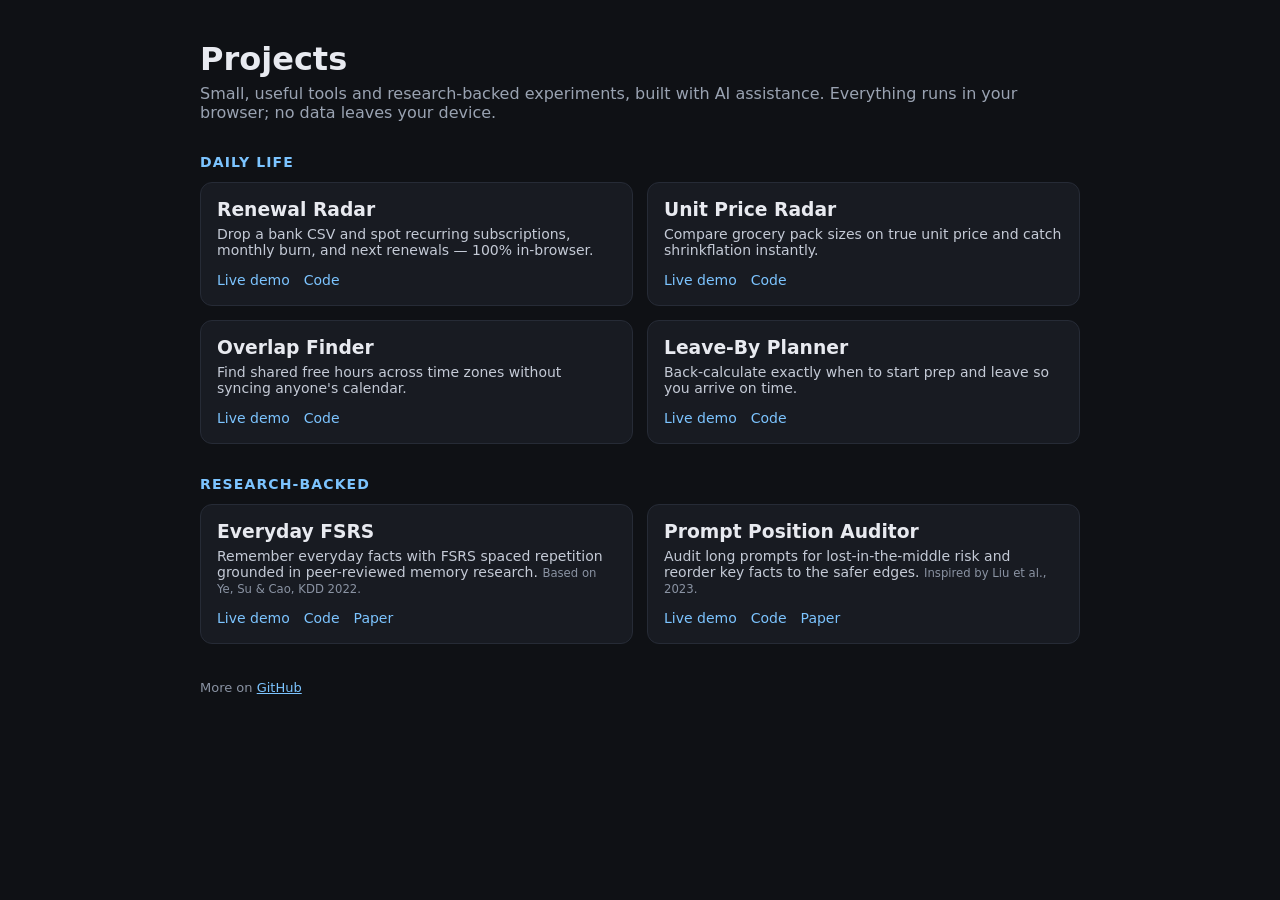
==== index.html @ 56d92a33 "Portfolio index" ====
<!doctype html><html lang="en"><head><meta charset="utf-8"><meta name="viewport" content="width=device-width,initial-scale=1"><title>Projects · gvggo</title>
<style>body{font-family:system-ui,sans-serif;background:#0f1115;color:#e8eaf0;margin:0}main{max-width:880px;margin:0 auto;padding:40px 20px}h1{margin:0 0 6px}p.s{color:#9aa3b2;margin:0 0 28px}h2{font-size:14px;text-transform:uppercase;letter-spacing:.08em;color:#7cc4ff;margin:32px 0 12px}.g{display:grid;grid-template-columns:repeat(auto-fit,minmax(380px,1fr));gap:14px}.c{background:#181b22;border:1px solid #262b36;border-radius:12px;padding:16px}.c h3{margin:0 0 6px}.c p{margin:0 0 12px;color:#c4cad6;font-size:14px}.c a{color:#7cc4ff;margin-right:14px;font-size:14px;text-decoration:none}.c a:hover{text-decoration:underline}small{color:#8a93a3}footer{margin-top:36px;color:#8a93a3;font-size:13px}</style></head><body><main>
<h1>Projects</h1><p class="s">Small, useful tools and research-backed experiments, built with AI assistance. Everything runs in your browser; no data leaves your device.</p>
<h2>Daily life</h2><div class="g">
<div class="c"><h3>Renewal Radar</h3><p>Drop a bank CSV and spot recurring subscriptions, monthly burn, and next renewals — 100% in-browser.</p><a href="https://gvggo.github.io/renewal-radar/">Live demo</a><a href="https://github.com/gvggo/renewal-radar">Code</a></div>
<div class="c"><h3>Unit Price Radar</h3><p>Compare grocery pack sizes on true unit price and catch shrinkflation instantly.</p><a href="https://gvggo.github.io/unit-price-radar/">Live demo</a><a href="https://github.com/gvggo/unit-price-radar">Code</a></div>
<div class="c"><h3>Overlap Finder</h3><p>Find shared free hours across time zones without syncing anyone's calendar.</p><a href="https://gvggo.github.io/timezone-overlap/">Live demo</a><a href="https://github.com/gvggo/timezone-overlap">Code</a></div>
<div class="c"><h3>Leave-By Planner</h3><p>Back-calculate exactly when to start prep and leave so you arrive on time.</p><a href="https://gvggo.github.io/leave-by-planner/">Live demo</a><a href="https://github.com/gvggo/leave-by-planner">Code</a></div></div>
<h2>Research-backed</h2><div class="g">
<div class="c"><h3>Everyday FSRS</h3><p>Remember everyday facts with FSRS spaced repetition grounded in peer-reviewed memory research. <small>Based on Ye, Su &amp; Cao, KDD 2022.</small></p><a href="https://gvggo.github.io/everyday-fsrs/">Live demo</a><a href="https://github.com/gvggo/everyday-fsrs">Code</a><a href="https://doi.org/10.1145/3534678.3539081">Paper</a></div>
<div class="c"><h3>Prompt Position Auditor</h3><p>Audit long prompts for lost-in-the-middle risk and reorder key facts to the safer edges. <small>Inspired by Liu et al., 2023.</small></p><a href="https://gvggo.github.io/prompt-position-auditor/">Live demo</a><a href="https://github.com/gvggo/prompt-position-auditor">Code</a><a href="https://arxiv.org/abs/2307.03172">Paper</a></div></div>
<footer>More on <a style="color:#7cc4ff" href="https://github.com/gvggo">GitHub</a></footer></main></body></html>
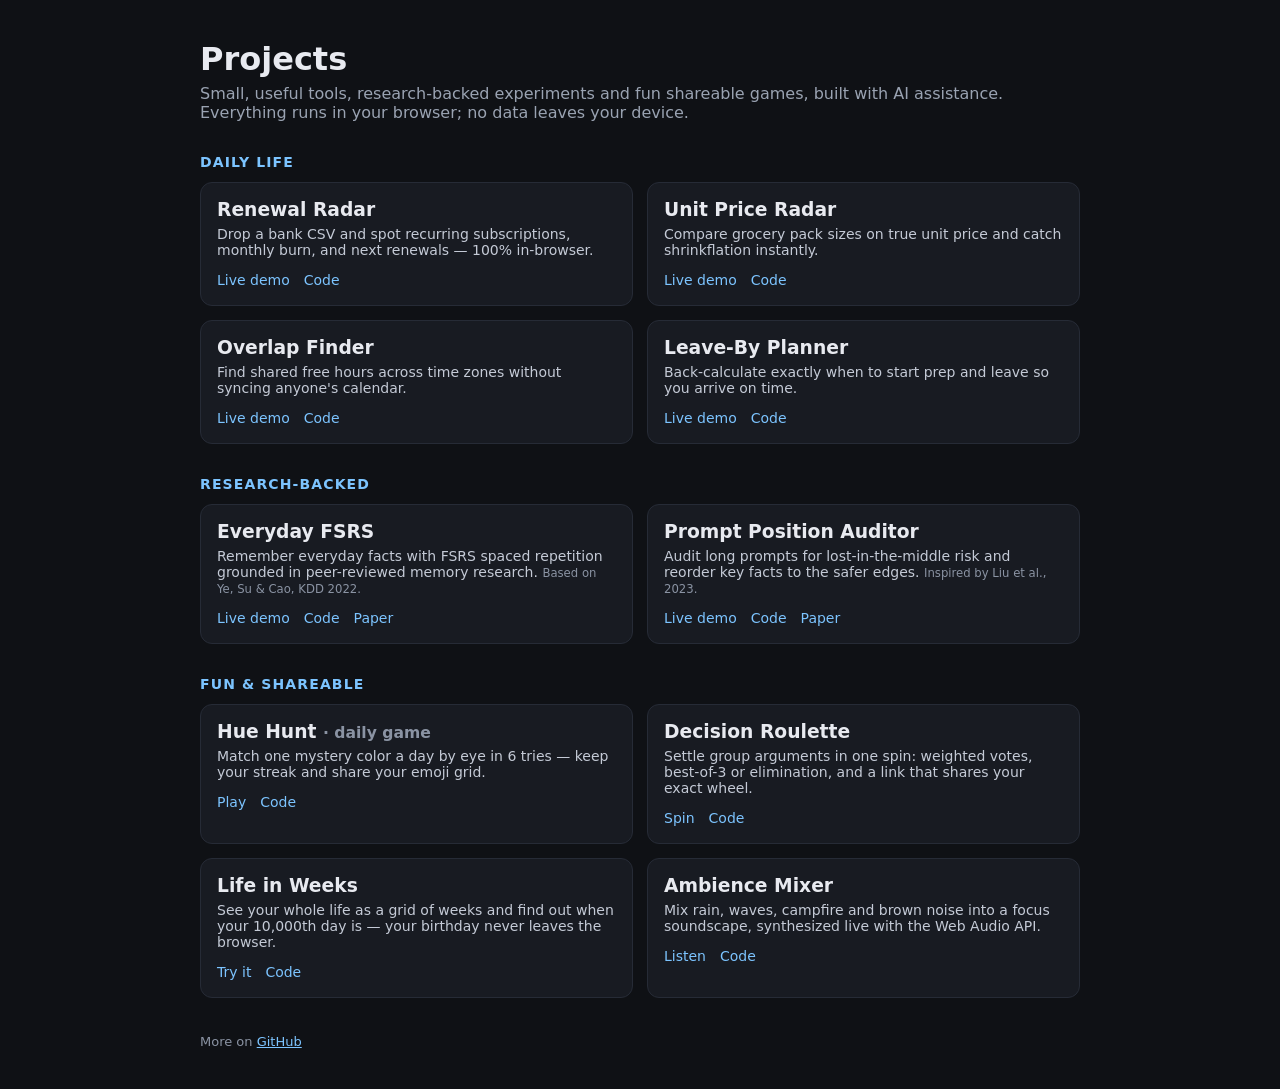
==== commit c71188f8: "Add Fun & shareable section (Hue Hunt, Decision Roulette, Life in Weeks, Ambience Mixer)" ====
--- a/index.html
+++ b/index.html
@@ -1,6 +1,6 @@
-<!doctype html><html lang="en"><head><meta charset="utf-8"><meta name="viewport" content="width=device-width,initial-scale=1"><title>Projects · gvggo</title>
+<!doctype html><html lang="en"><head><meta charset="utf-8"><meta name="viewport" content="width=device-width,initial-scale=1"><title>Projects · gvggo</title><meta name="description" content="10 small web apps by gvggo: daily-life tools, research-backed experiments, and fun shareable games. Everything runs in your browser."><meta property="og:title" content="Projects · gvggo"><meta property="og:description" content="Daily-life tools, research-backed experiments, and fun shareable games — all running in your browser."><meta property="og:url" content="https://gvggo.github.io/"><meta property="og:image" content="https://gvggo.github.io/hue-hunt/og.png"><meta name="twitter:card" content="summary_large_image">
 <style>body{font-family:system-ui,sans-serif;background:#0f1115;color:#e8eaf0;margin:0}main{max-width:880px;margin:0 auto;padding:40px 20px}h1{margin:0 0 6px}p.s{color:#9aa3b2;margin:0 0 28px}h2{font-size:14px;text-transform:uppercase;letter-spacing:.08em;color:#7cc4ff;margin:32px 0 12px}.g{display:grid;grid-template-columns:repeat(auto-fit,minmax(380px,1fr));gap:14px}.c{background:#181b22;border:1px solid #262b36;border-radius:12px;padding:16px}.c h3{margin:0 0 6px}.c p{margin:0 0 12px;color:#c4cad6;font-size:14px}.c a{color:#7cc4ff;margin-right:14px;font-size:14px;text-decoration:none}.c a:hover{text-decoration:underline}small{color:#8a93a3}footer{margin-top:36px;color:#8a93a3;font-size:13px}</style></head><body><main>
-<h1>Projects</h1><p class="s">Small, useful tools and research-backed experiments, built with AI assistance. Everything runs in your browser; no data leaves your device.</p>
+<h1>Projects</h1><p class="s">Small, useful tools, research-backed experiments and fun shareable games, built with AI assistance. Everything runs in your browser; no data leaves your device.</p>
 <h2>Daily life</h2><div class="g">
 <div class="c"><h3>Renewal Radar</h3><p>Drop a bank CSV and spot recurring subscriptions, monthly burn, and next renewals — 100% in-browser.</p><a href="https://gvggo.github.io/renewal-radar/">Live demo</a><a href="https://github.com/gvggo/renewal-radar">Code</a></div>
 <div class="c"><h3>Unit Price Radar</h3><p>Compare grocery pack sizes on true unit price and catch shrinkflation instantly.</p><a href="https://gvggo.github.io/unit-price-radar/">Live demo</a><a href="https://github.com/gvggo/unit-price-radar">Code</a></div>
@@ -9,4 +9,9 @@
 <h2>Research-backed</h2><div class="g">
 <div class="c"><h3>Everyday FSRS</h3><p>Remember everyday facts with FSRS spaced repetition grounded in peer-reviewed memory research. <small>Based on Ye, Su &amp; Cao, KDD 2022.</small></p><a href="https://gvggo.github.io/everyday-fsrs/">Live demo</a><a href="https://github.com/gvggo/everyday-fsrs">Code</a><a href="https://doi.org/10.1145/3534678.3539081">Paper</a></div>
 <div class="c"><h3>Prompt Position Auditor</h3><p>Audit long prompts for lost-in-the-middle risk and reorder key facts to the safer edges. <small>Inspired by Liu et al., 2023.</small></p><a href="https://gvggo.github.io/prompt-position-auditor/">Live demo</a><a href="https://github.com/gvggo/prompt-position-auditor">Code</a><a href="https://arxiv.org/abs/2307.03172">Paper</a></div></div>
+<h2>Fun &amp; shareable</h2><div class="g">
+<div class="c"><h3>Hue Hunt <small>· daily game</small></h3><p>Match one mystery color a day by eye in 6 tries — keep your streak and share your emoji grid.</p><a href="https://gvggo.github.io/hue-hunt/">Play</a><a href="https://github.com/gvggo/hue-hunt">Code</a></div>
+<div class="c"><h3>Decision Roulette</h3><p>Settle group arguments in one spin: weighted votes, best-of-3 or elimination, and a link that shares your exact wheel.</p><a href="https://gvggo.github.io/decision-roulette/">Spin</a><a href="https://github.com/gvggo/decision-roulette">Code</a></div>
+<div class="c"><h3>Life in Weeks</h3><p>See your whole life as a grid of weeks and find out when your 10,000th day is — your birthday never leaves the browser.</p><a href="https://gvggo.github.io/life-in-weeks/">Try it</a><a href="https://github.com/gvggo/life-in-weeks">Code</a></div>
+<div class="c"><h3>Ambience Mixer</h3><p>Mix rain, waves, campfire and brown noise into a focus soundscape, synthesized live with the Web Audio API.</p><a href="https://gvggo.github.io/ambience-mixer/">Listen</a><a href="https://github.com/gvggo/gvggo.github.io/tree/main/ambience-mixer">Code</a></div></div>
 <footer>More on <a style="color:#7cc4ff" href="https://github.com/gvggo">GitHub</a></footer></main></body></html>
